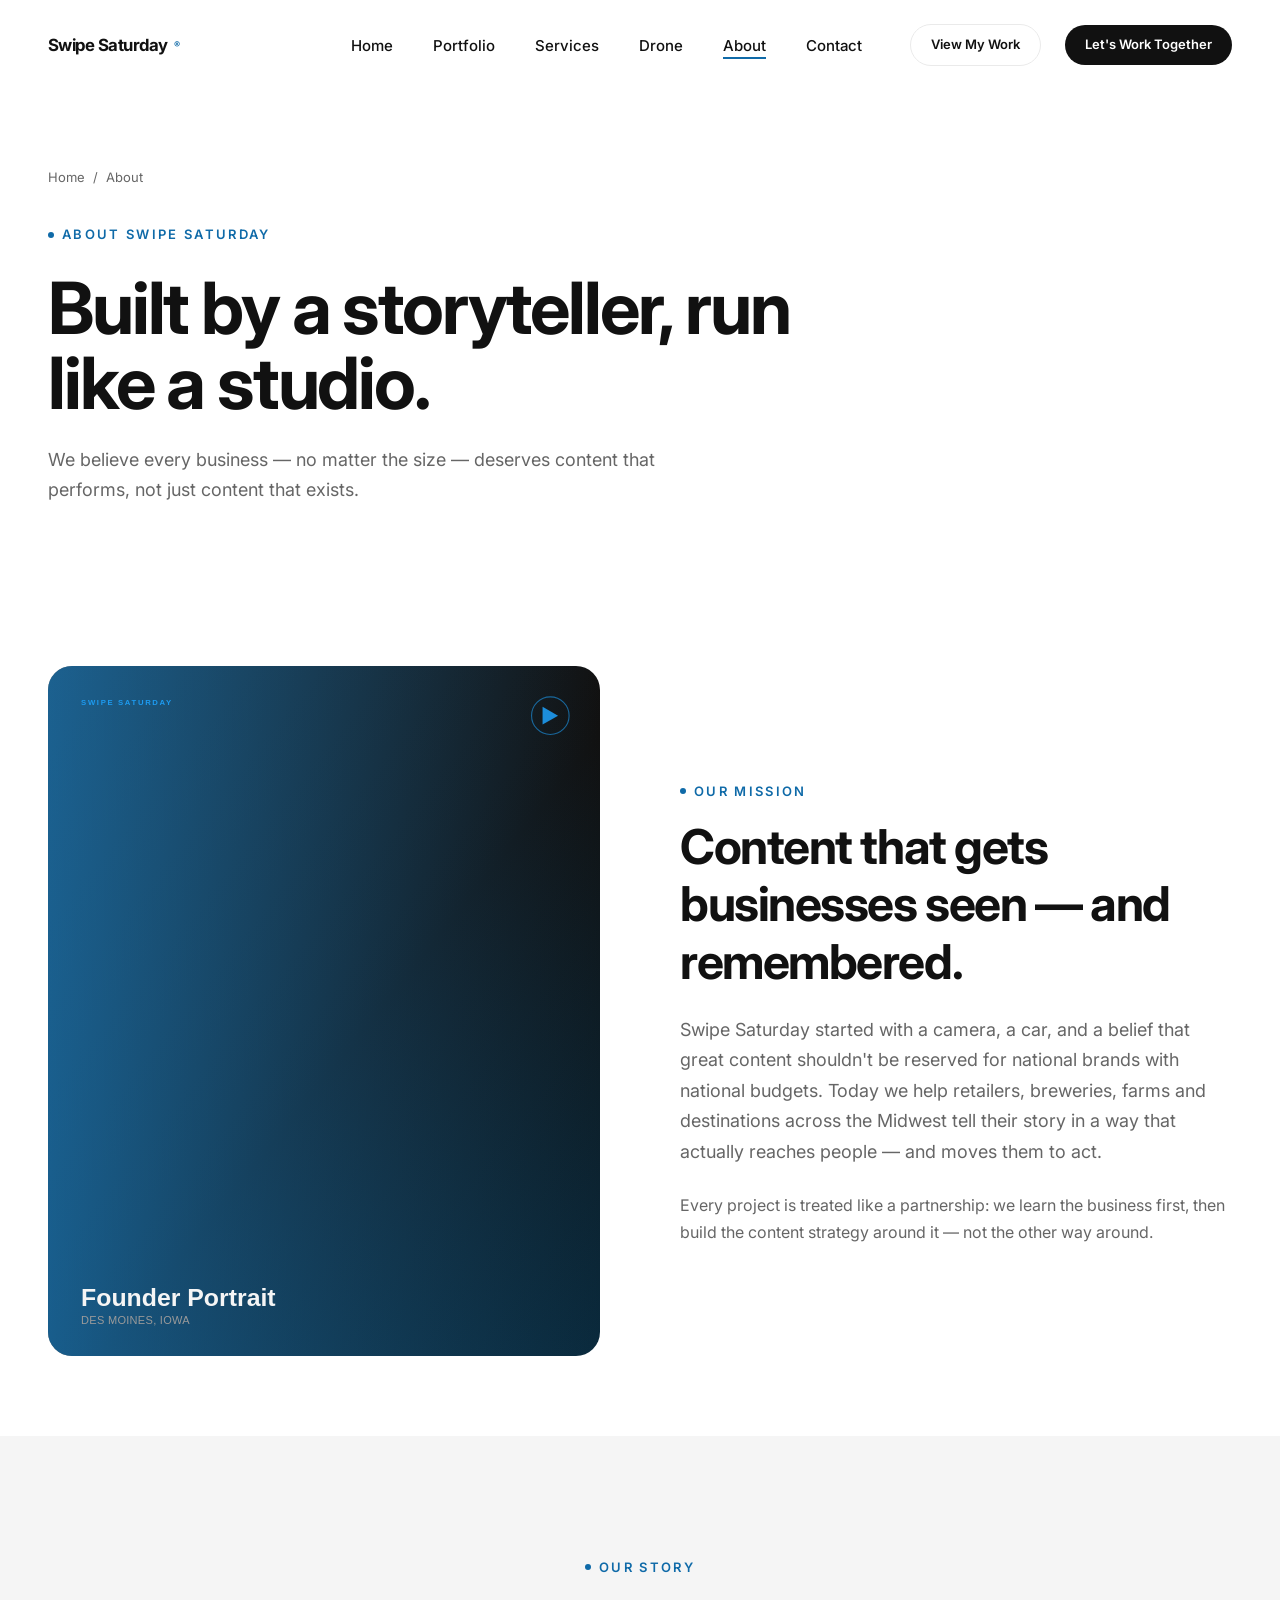
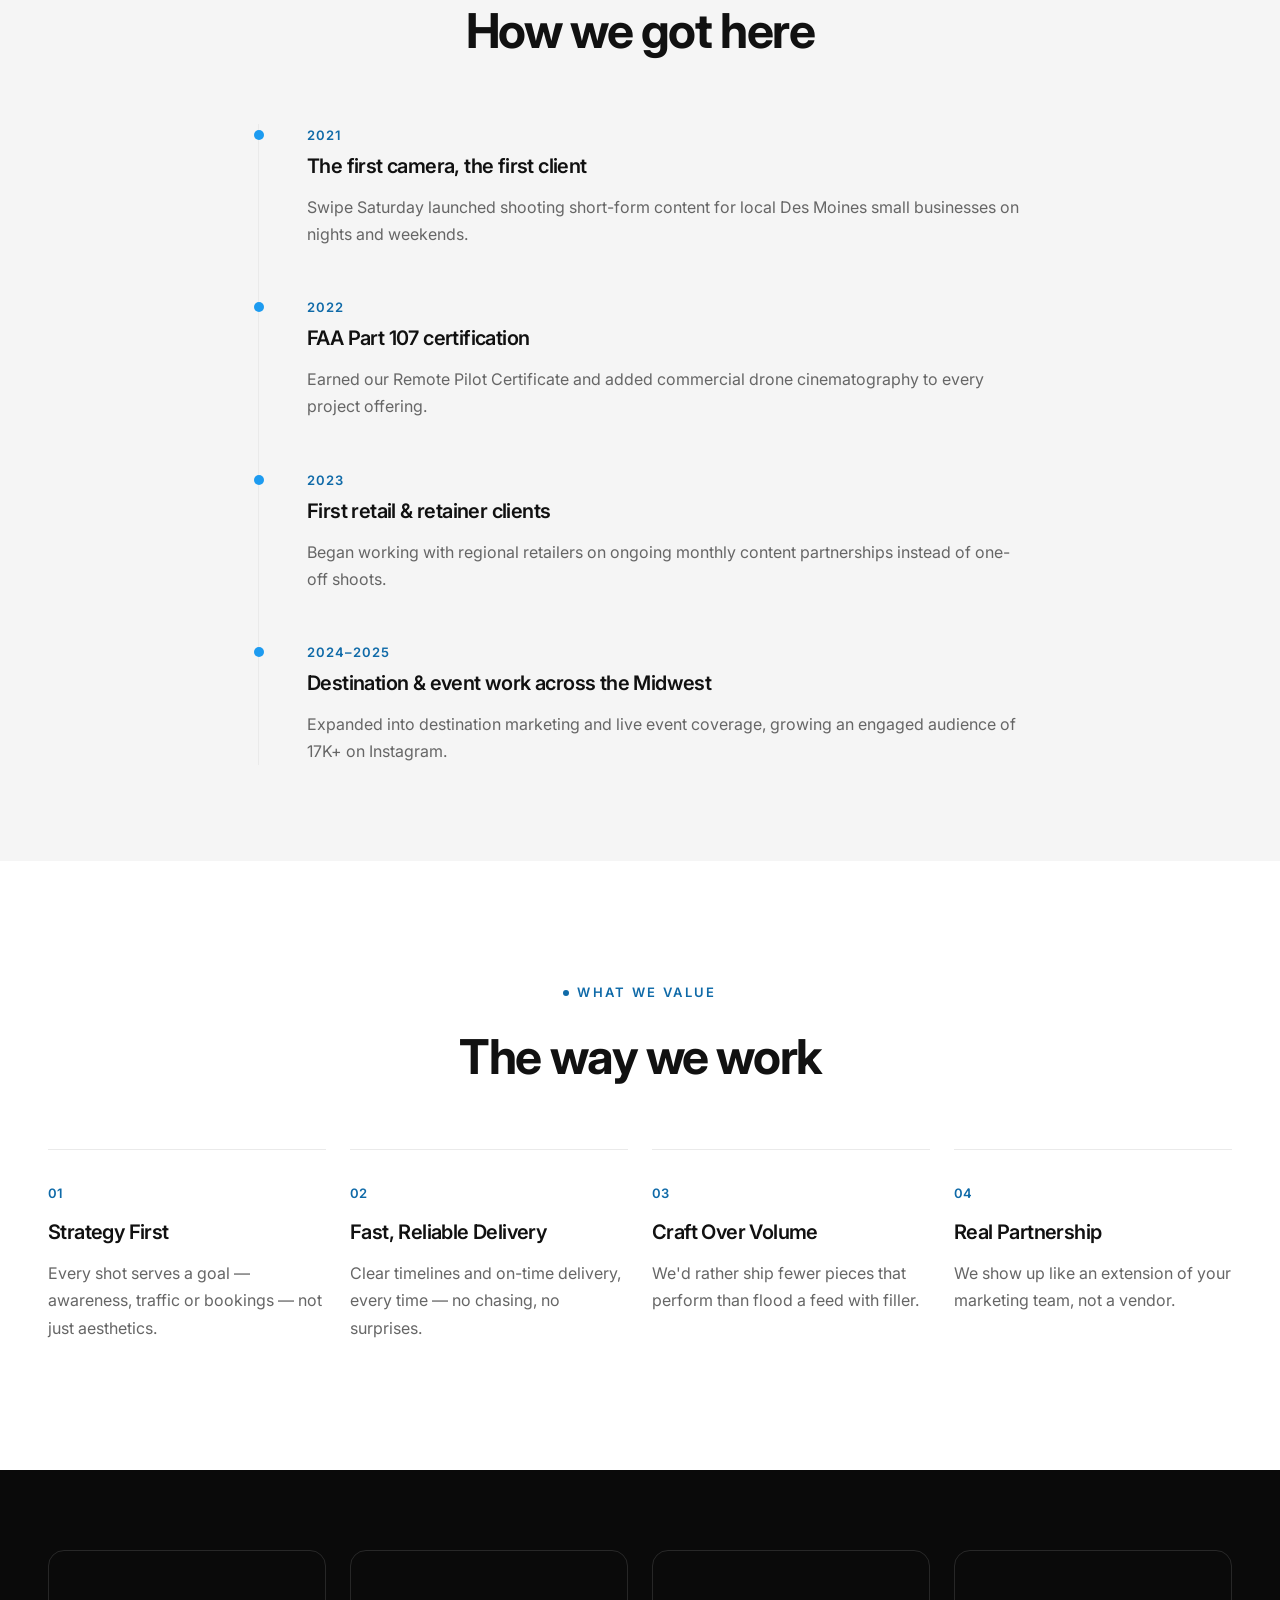
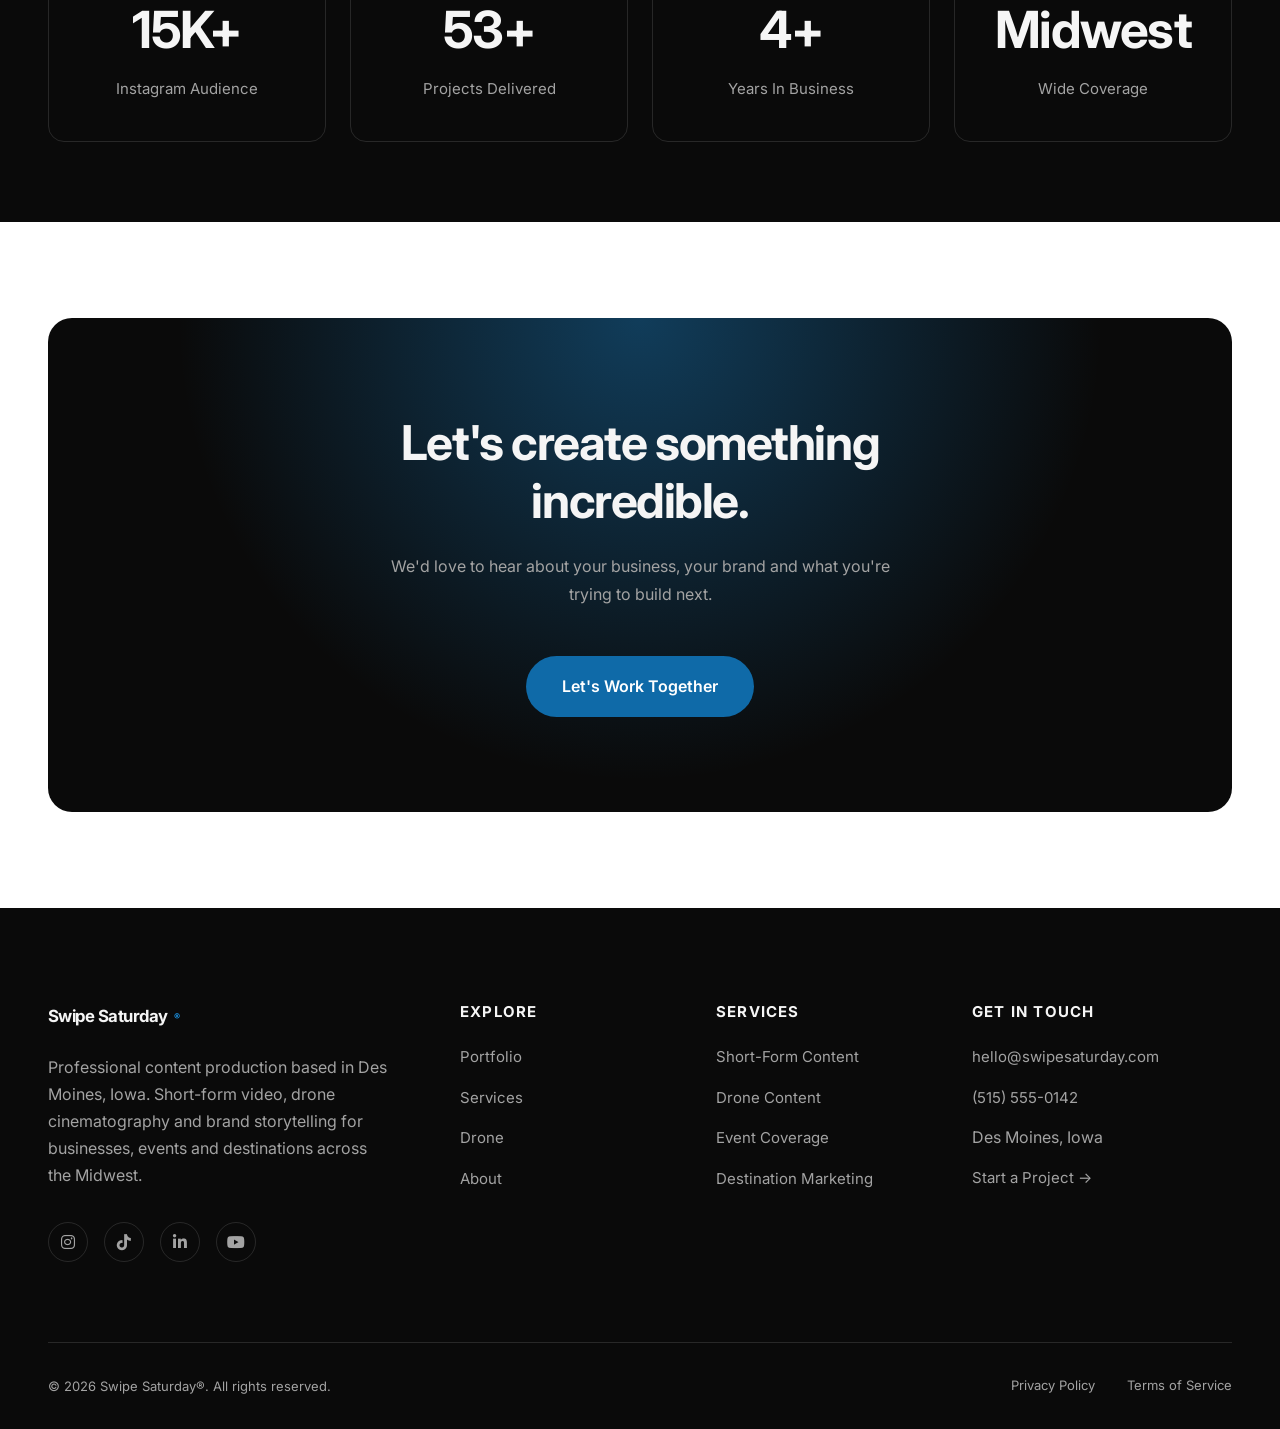
==== about.html @ 834dff58 "Initial commit: Swipe Saturday marketing site Cinematic, video-first content production site built w" ====
<!DOCTYPE html>
<html lang="en" class="no-js">
<head>
  <meta charset="UTF-8" />
  <script>document.documentElement.classList.replace("no-js", "js");</script>
  <meta name="viewport" content="width=device-width, initial-scale=1.0" />
  <title>About — Swipe Saturday® Content Production, Des Moines</title>
  <meta name="description" content="Swipe Saturday is a Des Moines, Iowa content production studio helping businesses, events and destinations across the Midwest get seen through video." />
  <meta name="robots" content="index, follow" />
  <link rel="canonical" href="https://www.swipesaturday.com/about.html" />

  <meta property="og:type" content="website" />
  <meta property="og:site_name" content="Swipe Saturday®" />
  <meta property="og:title" content="About — Swipe Saturday®" />
  <meta property="og:description" content="A Des Moines, Iowa content production studio helping businesses, events and destinations across the Midwest get seen through video." />
  <meta property="og:image" content="https://www.swipesaturday.com/assets/images/about-hero-poster.svg" />
  <meta property="og:url" content="https://www.swipesaturday.com/about.html" />

  <meta name="twitter:card" content="summary_large_image" />
  <meta name="twitter:title" content="About — Swipe Saturday®" />
  <meta name="twitter:description" content="A Des Moines, Iowa content production studio helping businesses, events and destinations across the Midwest get seen through video." />
  <meta name="twitter:image" content="https://www.swipesaturday.com/assets/images/about-hero-poster.svg" />

  <link rel="icon" href="assets/icons/favicon.svg" type="image/svg+xml" />
  <link rel="apple-touch-icon" href="assets/icons/favicon.svg" />

  <link rel="preconnect" href="https://fonts.googleapis.com" />
  <link rel="preconnect" href="https://fonts.gstatic.com" crossorigin />
  <link rel="preconnect" href="https://cdnjs.cloudflare.com" crossorigin />
  <link rel="preconnect" href="https://cdn.jsdelivr.net" crossorigin />

  <link href="https://fonts.googleapis.com/css2?family=Inter:wght@400;500;600;700;800&display=swap" rel="stylesheet" />
  <link rel="stylesheet" href="https://cdnjs.cloudflare.com/ajax/libs/font-awesome/6.5.2/css/all.min.css" referrerpolicy="no-referrer" />
  <link rel="stylesheet" href="https://cdn.jsdelivr.net/npm/swiper@11/swiper-bundle.min.css" />
  <link rel="stylesheet" href="css/style.css" />

  <script type="application/ld+json">
  {
    "@context": "https://schema.org",
    "@type": "AboutPage",
    "mainEntity": {
      "@type": "ProfessionalService",
      "name": "Swipe Saturday",
      "foundingLocation": "Des Moines, IA",
      "description": "Professional content production company specializing in short-form social content, drone videography, brand storytelling and event coverage."
    }
  }
  </script>
</head>
<body data-page="about">
  <a href="#main" class="skip-link">Skip to content</a>

  <div data-include="header"></div>

  <main id="main">
    <section class="page-hero">
      <div class="container">
        <nav class="breadcrumb" aria-label="Breadcrumb">
          <a href="index.html">Home</a>
          <span aria-hidden="true">/</span>
          <span aria-current="page">About</span>
        </nav>
        <p class="eyebrow">About Swipe Saturday</p>
        <h1 class="h1">Built by a storyteller, run like a studio.</h1>
        <p class="text-lead" style="margin-top: var(--space-3); max-width: 60ch;">
          We believe every business — no matter the size — deserves content
          that performs, not just content that exists.
        </p>
      </div>
    </section>

    <section class="section section--tight">
      <div class="container">
        <div class="split">
          <div class="relative overflow-hidden aspect-portrait" style="border-radius: var(--radius-lg);" data-reveal-scale>
            <img
              data-lazy
              data-src="assets/images/about/portrait.svg"
              alt="Founder of Swipe Saturday on location in Des Moines, Iowa"
              width="1000"
              height="1250"
              loading="lazy"
              style="width:100%; height:100%; object-fit:cover;"
            />
          </div>
          <div>
            <p class="eyebrow">Our Mission</p>
            <h2 class="h2" style="margin-top: var(--space-2);">Content that gets businesses seen — and remembered.</h2>
            <p class="text-lead" style="margin-top: var(--space-3);">
              Swipe Saturday started with a camera, a car, and a belief that
              great content shouldn't be reserved for national brands with
              national budgets. Today we help retailers, breweries, farms and
              destinations across the Midwest tell their story in a way that
              actually reaches people — and moves them to act.
            </p>
            <p style="margin-top: var(--space-3);">
              Every project is treated like a partnership: we learn the
              business first, then build the content strategy around it —
              not the other way around.
            </p>
          </div>
        </div>
      </div>
    </section>

    <section class="section section--alt">
      <div class="container container--narrow">
        <div class="section-header section-header--center">
          <p class="eyebrow">Our Story</p>
          <h2 class="h2">How we got here</h2>
        </div>
        <div class="timeline">
          <div class="timeline-item" data-reveal>
            <p class="timeline-year">2021</p>
            <h3 class="h4">The first camera, the first client</h3>
            <p style="margin-top: var(--space-2);">Swipe Saturday launched shooting short-form content for local Des Moines small businesses on nights and weekends.</p>
          </div>
          <div class="timeline-item" data-reveal>
            <p class="timeline-year">2022</p>
            <h3 class="h4">FAA Part 107 certification</h3>
            <p style="margin-top: var(--space-2);">Earned our Remote Pilot Certificate and added commercial drone cinematography to every project offering.</p>
          </div>
          <div class="timeline-item" data-reveal>
            <p class="timeline-year">2023</p>
            <h3 class="h4">First retail &amp; retainer clients</h3>
            <p style="margin-top: var(--space-2);">Began working with regional retailers on ongoing monthly content partnerships instead of one-off shoots.</p>
          </div>
          <div class="timeline-item" data-reveal>
            <p class="timeline-year">2024–2025</p>
            <h3 class="h4">Destination &amp; event work across the Midwest</h3>
            <p style="margin-top: var(--space-2);">Expanded into destination marketing and live event coverage, growing an engaged audience of 17K+ on Instagram.</p>
          </div>
        </div>
      </div>
    </section>

    <section class="section">
      <div class="container">
        <div class="section-header section-header--center">
          <p class="eyebrow">What We Value</p>
          <h2 class="h2">The way we work</h2>
        </div>
        <div class="grid-4">
          <div class="value-card" data-reveal>
            <p class="value-card-index">01</p>
            <h3 class="h4" style="margin-top: var(--space-2);">Strategy First</h3>
            <p style="margin-top: var(--space-2);">Every shot serves a goal — awareness, traffic or bookings — not just aesthetics.</p>
          </div>
          <div class="value-card" data-reveal>
            <p class="value-card-index">02</p>
            <h3 class="h4" style="margin-top: var(--space-2);">Fast, Reliable Delivery</h3>
            <p style="margin-top: var(--space-2);">Clear timelines and on-time delivery, every time — no chasing, no surprises.</p>
          </div>
          <div class="value-card" data-reveal>
            <p class="value-card-index">03</p>
            <h3 class="h4" style="margin-top: var(--space-2);">Craft Over Volume</h3>
            <p style="margin-top: var(--space-2);">We'd rather ship fewer pieces that perform than flood a feed with filler.</p>
          </div>
          <div class="value-card" data-reveal>
            <p class="value-card-index">04</p>
            <h3 class="h4" style="margin-top: var(--space-2);">Real Partnership</h3>
            <p style="margin-top: var(--space-2);">We show up like an extension of your marketing team, not a vendor.</p>
          </div>
        </div>
      </div>
    </section>

    <section class="section section--dark section--tight">
      <div class="container">
        <div class="stats-grid">
          <div class="stat" data-reveal>
            <div class="stat-number"><span data-count-to="17" data-suffix="K+">0K+</span></div>
            <p class="stat-label">Instagram Audience</p>
          </div>
          <div class="stat" data-reveal>
            <div class="stat-number"><span data-count-to="60" data-suffix="+">0+</span></div>
            <p class="stat-label">Projects Delivered</p>
          </div>
          <div class="stat" data-reveal>
            <div class="stat-number"><span data-count-to="5" data-suffix="+">0+</span></div>
            <p class="stat-label">Years In Business</p>
          </div>
          <div class="stat" data-reveal>
            <div class="stat-number">Midwest</div>
            <p class="stat-label">Wide Coverage</p>
          </div>
        </div>
      </div>
    </section>

    <section class="section">
      <div class="container">
        <div class="cta-band" data-reveal-scale>
          <h2 class="h2">Let's create something incredible.</h2>
          <p>We'd love to hear about your business, your brand and what you're trying to build next.</p>
          <div class="cta-band-actions">
            <span data-magnetic>
              <a href="contact.html" class="btn btn-accent btn-lg">Let's Work Together</a>
            </span>
          </div>
        </div>
      </div>
    </section>
  </main>

  <div data-include="footer"></div>

  <script src="https://cdnjs.cloudflare.com/ajax/libs/gsap/3.12.5/gsap.min.js"></script>
  <script src="https://cdnjs.cloudflare.com/ajax/libs/gsap/3.12.5/ScrollTrigger.min.js"></script>
  <script src="https://unpkg.com/lenis@1.1.14/dist/lenis.min.js"></script>
  <script src="https://cdn.jsdelivr.net/npm/swiper@11/swiper-bundle.min.js"></script>
  <script type="module" src="js/main.js"></script>
</body>
</html>
---- css/style.css ----
/* ==========================================================================
   Swipe Saturday — Stylesheet entry point
   Import order matters: tokens → reset → type → layout → components →
   animation states → responsive overrides (last, so it always wins).
   ========================================================================== */

@import url("variables.css");
@import url("reset.css");
@import url("typography.css");
@import url("layout.css");
@import url("components.css");
@import url("animations.css");
@import url("responsive.css");
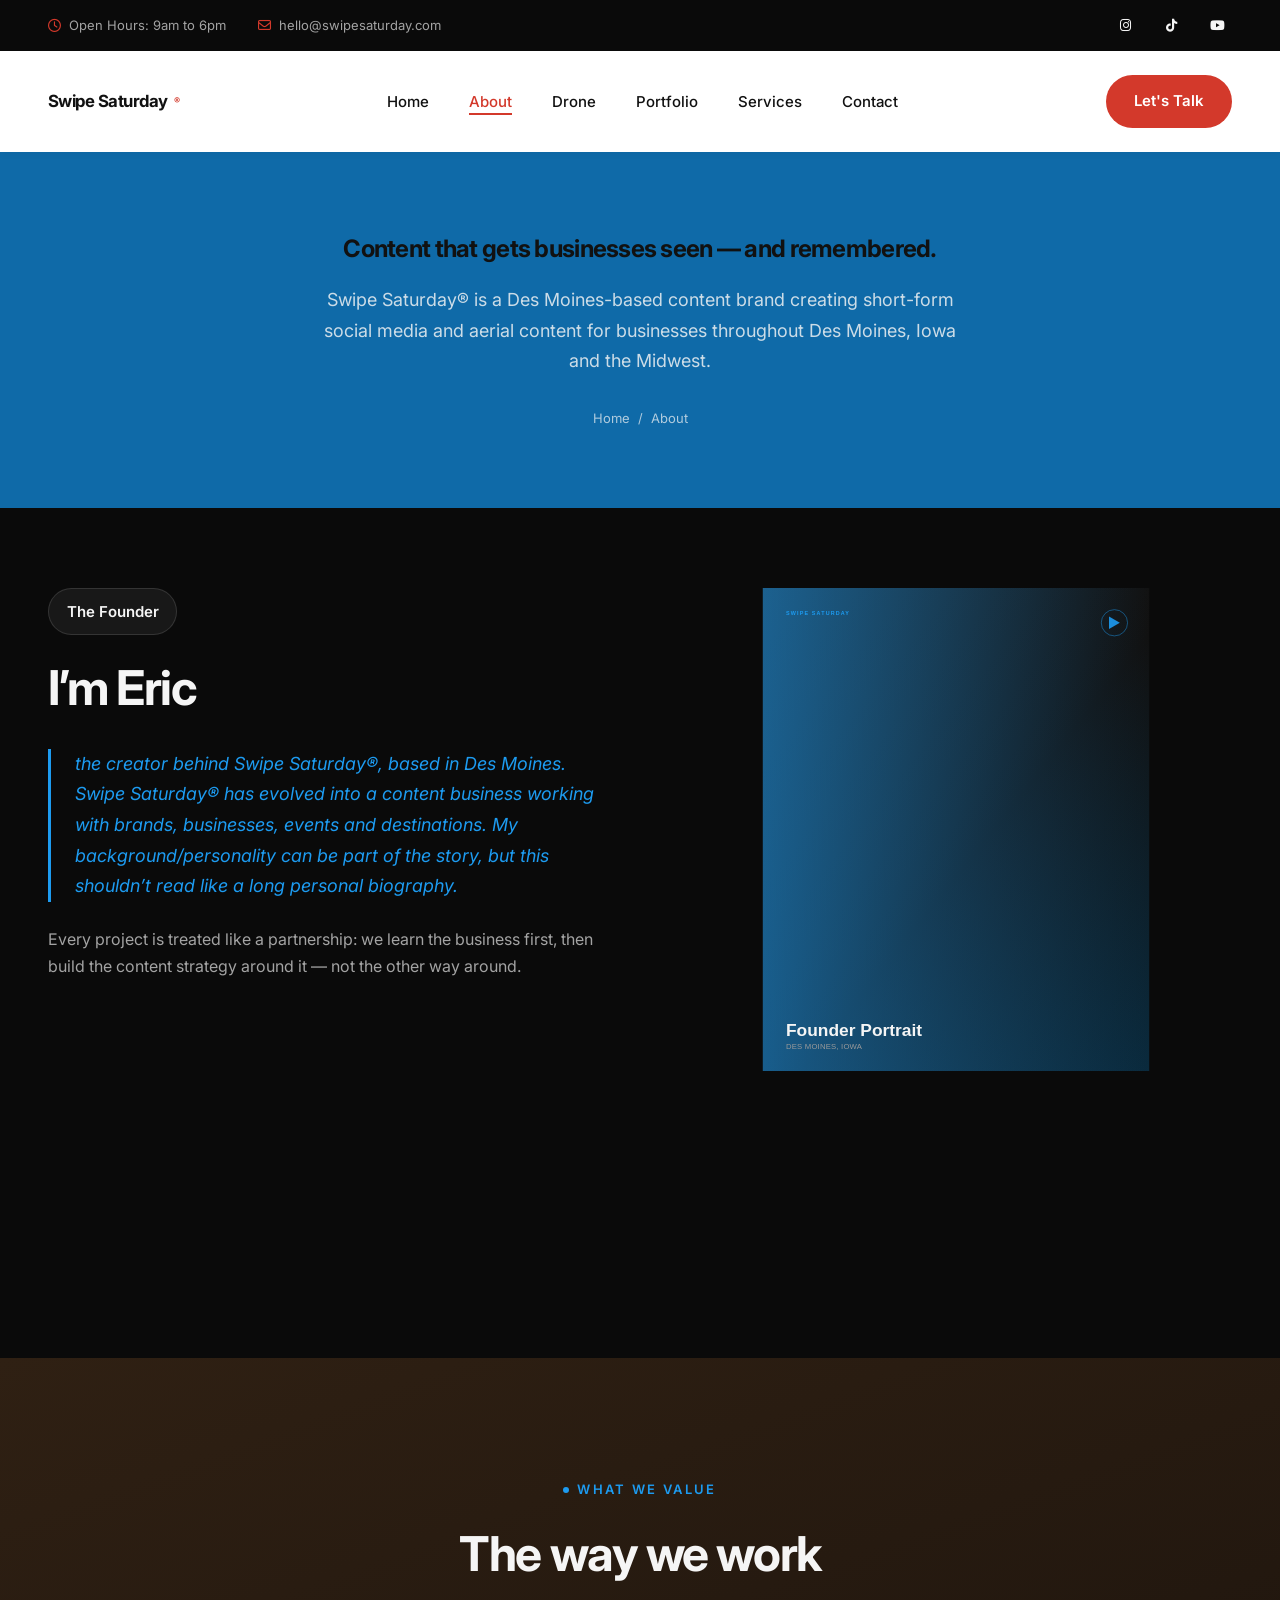
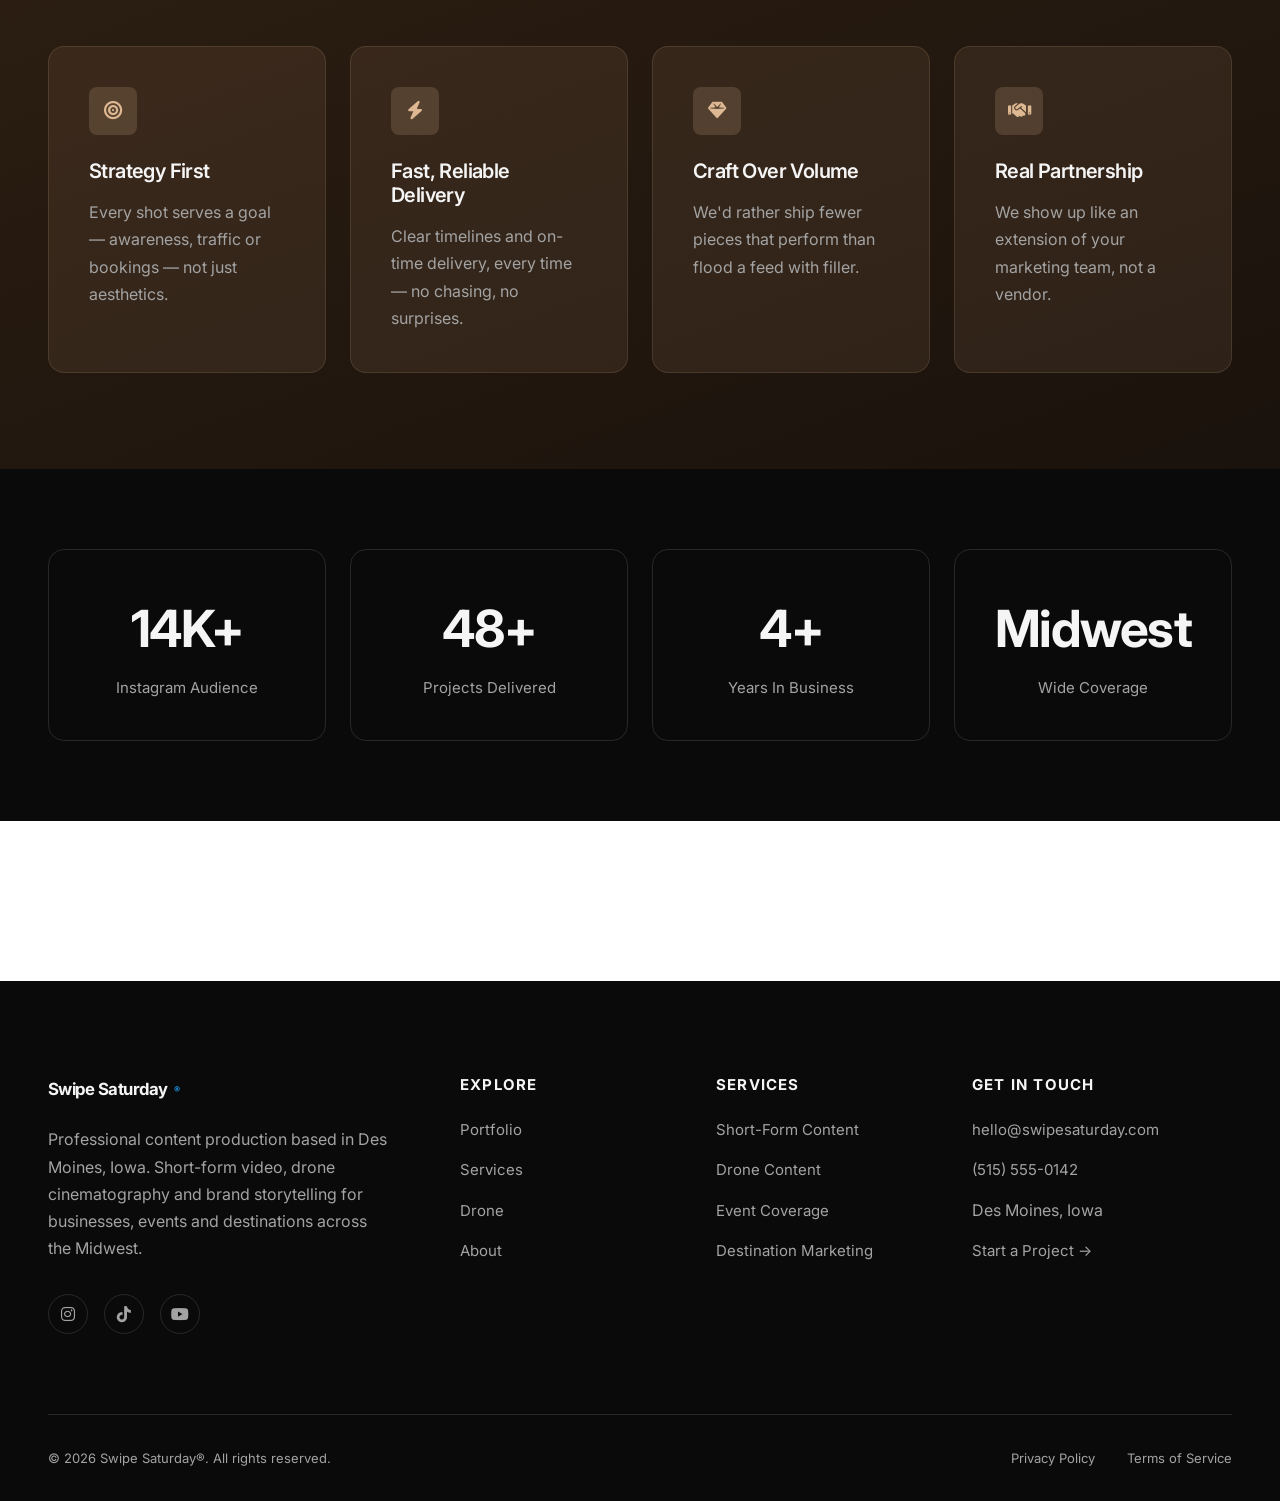
==== commit f001ca56: "updates" ====
--- a/about.html
+++ b/about.html
@@ -1,214 +1,317 @@
-<!DOCTYPE html>
+<!doctype html>
 <html lang="en" class="no-js">
-<head>
-  <meta charset="UTF-8" />
-  <script>document.documentElement.classList.replace("no-js", "js");</script>
-  <meta name="viewport" content="width=device-width, initial-scale=1.0" />
-  <title>About — Swipe Saturday® Content Production, Des Moines</title>
-  <meta name="description" content="Swipe Saturday is a Des Moines, Iowa content production studio helping businesses, events and destinations across the Midwest get seen through video." />
-  <meta name="robots" content="index, follow" />
-  <link rel="canonical" href="https://www.swipesaturday.com/about.html" />
-
-  <meta property="og:type" content="website" />
-  <meta property="og:site_name" content="Swipe Saturday®" />
-  <meta property="og:title" content="About — Swipe Saturday®" />
-  <meta property="og:description" content="A Des Moines, Iowa content production studio helping businesses, events and destinations across the Midwest get seen through video." />
-  <meta property="og:image" content="https://www.swipesaturday.com/assets/images/about-hero-poster.svg" />
-  <meta property="og:url" content="https://www.swipesaturday.com/about.html" />
-
-  <meta name="twitter:card" content="summary_large_image" />
-  <meta name="twitter:title" content="About — Swipe Saturday®" />
-  <meta name="twitter:description" content="A Des Moines, Iowa content production studio helping businesses, events and destinations across the Midwest get seen through video." />
-  <meta name="twitter:image" content="https://www.swipesaturday.com/assets/images/about-hero-poster.svg" />
-
-  <link rel="icon" href="assets/icons/favicon.svg" type="image/svg+xml" />
-  <link rel="apple-touch-icon" href="assets/icons/favicon.svg" />
-
-  <link rel="preconnect" href="https://fonts.googleapis.com" />
-  <link rel="preconnect" href="https://fonts.gstatic.com" crossorigin />
-  <link rel="preconnect" href="https://cdnjs.cloudflare.com" crossorigin />
-  <link rel="preconnect" href="https://cdn.jsdelivr.net" crossorigin />
-
-  <link href="https://fonts.googleapis.com/css2?family=Inter:wght@400;500;600;700;800&display=swap" rel="stylesheet" />
-  <link rel="stylesheet" href="https://cdnjs.cloudflare.com/ajax/libs/font-awesome/6.5.2/css/all.min.css" referrerpolicy="no-referrer" />
-  <link rel="stylesheet" href="https://cdn.jsdelivr.net/npm/swiper@11/swiper-bundle.min.css" />
-  <link rel="stylesheet" href="css/style.css" />
-
-  <script type="application/ld+json">
-  {
-    "@context": "https://schema.org",
-    "@type": "AboutPage",
-    "mainEntity": {
-      "@type": "ProfessionalService",
-      "name": "Swipe Saturday",
-      "foundingLocation": "Des Moines, IA",
-      "description": "Professional content production company specializing in short-form social content, drone videography, brand storytelling and event coverage."
-    }
-  }
-  </script>
-</head>
-<body data-page="about">
-  <a href="#main" class="skip-link">Skip to content</a>
-
-  <div data-include="header"></div>
-
-  <main id="main">
-    <section class="page-hero">
+  <head>
+    <meta charset="UTF-8" />
+    <script>
+      document.documentElement.classList.replace("no-js", "js");
+    </script>
+    <meta name="viewport" content="width=device-width, initial-scale=1.0" />
+    <title>About — Swipe Saturday® Content Production, Des Moines</title>
+    <meta
+      name="description"
+      content="Swipe Saturday is a Des Moines, Iowa content production studio helping businesses, events and destinations across the Midwest get seen through video."
+    />
+    <meta name="robots" content="index, follow" />
+    <link rel="canonical" href="https://www.swipesaturday.com/about.html" />
+
+    <meta property="og:type" content="website" />
+    <meta property="og:site_name" content="Swipe Saturday®" />
+    <meta property="og:title" content="About — Swipe Saturday®" />
+    <meta
+      property="og:description"
+      content="A Des Moines, Iowa content production studio helping businesses, events and destinations across the Midwest get seen through video."
+    />
+    <meta
+      property="og:image"
+      content="https://www.swipesaturday.com/assets/images/about-hero-poster.svg"
+    />
+    <meta
+      property="og:url"
+      content="https://www.swipesaturday.com/about.html"
+    />
+
+    <meta name="twitter:card" content="summary_large_image" />
+    <meta name="twitter:title" content="About — Swipe Saturday®" />
+    <meta
+      name="twitter:description"
+      content="A Des Moines, Iowa content production studio helping businesses, events and destinations across the Midwest get seen through video."
+    />
+    <meta
+      name="twitter:image"
+      content="https://www.swipesaturday.com/assets/images/about-hero-poster.svg"
+    />
+
+    <link rel="icon" href="assets/icons/favicon.svg" type="image/svg+xml" />
+    <link rel="apple-touch-icon" href="assets/icons/favicon.svg" />
+
+    <link rel="preconnect" href="https://fonts.googleapis.com" />
+    <link rel="preconnect" href="https://fonts.gstatic.com" crossorigin />
+    <link rel="preconnect" href="https://cdnjs.cloudflare.com" crossorigin />
+    <link rel="preconnect" href="https://cdn.jsdelivr.net" crossorigin />
+
+    <link
+      href="https://fonts.googleapis.com/css2?family=Inter:wght@400;500;600;700;800&display=swap"
+      rel="stylesheet"
+    />
+    <link
+      rel="stylesheet"
+      href="https://cdnjs.cloudflare.com/ajax/libs/font-awesome/6.5.2/css/all.min.css"
+      referrerpolicy="no-referrer"
+    />
+    <link
+      rel="stylesheet"
+      href="https://cdn.jsdelivr.net/npm/swiper@11/swiper-bundle.min.css"
+    />
+    <link rel="stylesheet" href="css/style.css" />
+
+    <script type="application/ld+json">
+      {
+        "@context": "https://schema.org",
+        "@type": "AboutPage",
+        "mainEntity": {
+          "@type": "ProfessionalService",
+          "name": "Swipe Saturday",
+          "foundingLocation": "Des Moines, IA",
+          "description": "Professional content production company specializing in short-form social content, drone videography, brand storytelling and event coverage."
+        }
+      }
+    </script>
+  </head>
+  <body data-page="about">
+    <a href="#main" class="skip-link">Skip to content</a>
+
+    <div data-include="header"></div>
+
+    <main id="main">
+      <section class="hero-band">
+        <div class="container">
+          <h2 class="" style="margin-top: var(--space-3)">
+            Content that gets businesses seen — and remembered.
+          </h2>
+          <!-- <h1 class="h1">Built by a storyteller, run like a studio.</h1> -->
+          <p
+            class="text-lead"
+            style="margin-top: var(--space-3); max-width: 60ch"
+          >
+            Swipe Saturday® is a Des Moines-based content brand creating
+            short-form social media and aerial content for businesses throughout
+            Des Moines, Iowa and the Midwest.
+          </p>
+          <nav class="breadcrumb" aria-label="Breadcrumb">
+            <a href="index.html">Home</a>
+            <span aria-hidden="true">/</span>
+            <span aria-current="page">About</span>
+          </nav>
+        </div>
+      </section>
+
+      <section class="section section--dark section--tight">
+        <div class="container">
+          <div class="split split--stretch">
+            <div>
+              <p class="badge">The Founder</p>
+              <h2 class="h2" style="margin-top: var(--space-3)">I’m Eric</h2>
+              <p class="mission-quote" style="margin-top: var(--space-4)">
+                the creator behind Swipe Saturday®, based in Des Moines. Swipe
+                Saturday® has evolved into a content business working with
+                brands, businesses, events and destinations. My
+                background/personality can be part of the story, but this
+                shouldn’t read like a long personal biography.
+              </p>
+              <p
+                style="
+                  margin-top: var(--space-3);
+                  color: var(--color-text-on-dark-secondary);
+                "
+              >
+                Every project is treated like a partnership: we learn the
+                business first, then build the content strategy around it — not
+                the other way around.
+              </p>
+            </div>
+            <div
+              class="relative overflow-hidden"
+              style="border-radius: var(--radius-lg); min-height: 320px"
+              data-reveal-scale
+            >
+              <img
+                data-lazy
+                data-src="assets/images/about/portrait.svg"
+                alt="Founder of Swipe Saturday on location in Des Moines, Iowa"
+                width="1000"
+                height="1250"
+                loading="lazy"
+                style="width: 100%; height: 70%; "
+              />
+            </div>
+          </div>
+        </div>
+      </section>
+
+      <!-- <section class="section section--dark section--story">
+        <div class="container container--narrow">
+          <div class="section-header section-header--center">
+            <p class="eyebrow">Our Story</p>
+            <h2 class="h2">How we got here</h2>
+          </div>
+          <div class="timeline">
+            <div class="timeline-item" data-reveal>
+              <p class="timeline-year">2021</p>
+              <h3 class="h4">The first camera, the first client</h3>
+              <p style="margin-top: var(--space-2)">
+                Swipe Saturday launched shooting short-form content for local
+                Des Moines small businesses on nights and weekends.
+              </p>
+            </div>
+            <div class="timeline-item" data-reveal>
+              <p class="timeline-year">2022</p>
+              <h3 class="h4">FAA Part 107 certification</h3>
+              <p style="margin-top: var(--space-2)">
+                Earned our Remote Pilot Certificate and added commercial drone
+                cinematography to every project offering.
+              </p>
+            </div>
+            <div class="timeline-item" data-reveal>
+              <p class="timeline-year">2023</p>
+              <h3 class="h4">First retail &amp; retainer clients</h3>
+              <p style="margin-top: var(--space-2)">
+                Began working with regional retailers on ongoing monthly content
+                partnerships instead of one-off shoots.
+              </p>
+            </div>
+            <div class="timeline-item" data-reveal>
+              <p class="timeline-year">2024–2025</p>
+              <h3 class="h4">
+                Destination &amp; event work across the Midwest
+              </h3>
+              <p style="margin-top: var(--space-2)">
+                Expanded into destination marketing and live event coverage,
+                growing an engaged audience of 17K+ on Instagram.
+              </p>
+            </div>
+          </div>
+        </div>
+      </section> -->
+
+      <section class="section section--dark section--values">
+        <div class="container">
+          <div class="section-header section-header--center">
+            <p class="eyebrow">What We Value</p>
+            <h2 class="h2">The way we work</h2>
+          </div>
+          <div class="grid-4">
+            <div class="value-card" data-reveal>
+              <div class="value-card-icon">
+                <i class="fa-solid fa-bullseye" aria-hidden="true"></i>
+              </div>
+              <h3 class="h4" style="margin-top: var(--space-3)">
+                Strategy First
+              </h3>
+              <p style="margin-top: var(--space-2)">
+                Every shot serves a goal — awareness, traffic or bookings — not
+                just aesthetics.
+              </p>
+            </div>
+            <div class="value-card" data-reveal>
+              <div class="value-card-icon">
+                <i class="fa-solid fa-bolt" aria-hidden="true"></i>
+              </div>
+              <h3 class="h4" style="margin-top: var(--space-3)">
+                Fast, Reliable Delivery
+              </h3>
+              <p style="margin-top: var(--space-2)">
+                Clear timelines and on-time delivery, every time — no chasing,
+                no surprises.
+              </p>
+            </div>
+            <div class="value-card" data-reveal>
+              <div class="value-card-icon">
+                <i class="fa-solid fa-gem" aria-hidden="true"></i>
+              </div>
+              <h3 class="h4" style="margin-top: var(--space-3)">
+                Craft Over Volume
+              </h3>
+              <p style="margin-top: var(--space-2)">
+                We'd rather ship fewer pieces that perform than flood a feed
+                with filler.
+              </p>
+            </div>
+            <div class="value-card" data-reveal>
+              <div class="value-card-icon">
+                <i class="fa-solid fa-handshake" aria-hidden="true"></i>
+              </div>
+              <h3 class="h4" style="margin-top: var(--space-3)">
+                Real Partnership
+              </h3>
+              <p style="margin-top: var(--space-2)">
+                We show up like an extension of your marketing team, not a
+                vendor.
+              </p>
+            </div>
+          </div>
+        </div>
+      </section>
+
+      <section class="section section--dark section--tight">
+        <div class="container">
+          <div class="stats-grid">
+            <div class="stat" data-reveal>
+              <div class="stat-number">
+                <span data-count-to="17" data-suffix="K+">0K+</span>
+              </div>
+              <p class="stat-label">Instagram Audience</p>
+            </div>
+            <div class="stat" data-reveal>
+              <div class="stat-number">
+                <span data-count-to="60" data-suffix="+">0+</span>
+              </div>
+              <p class="stat-label">Projects Delivered</p>
+            </div>
+            <div class="stat" data-reveal>
+              <div class="stat-number">
+                <span data-count-to="5" data-suffix="+">0+</span>
+              </div>
+              <p class="stat-label">Years In Business</p>
+            </div>
+            <div class="stat" data-reveal>
+              <div class="stat-number">Midwest</div>
+              <p class="stat-label">Wide Coverage</p>
+            </div>
+          </div>
+        </div>
+      </section>
+
+      <!-- <section class="section section--dark">
+        <div class="container">
+          <div class="cta-band" data-reveal-scale>
+            <h2 class="h2">Let's create something incredible.</h2>
+            <p>
+              We'd love to hear about your business, your brand and what you're
+              trying to build next.
+            </p>
+            <div class="cta-band-actions">
+              <span data-magnetic>
+                <a href="contact.html" class="btn btn-accent btn-lg"
+                  >Let's Work Together</a
+                >
+              </span>
+            </div>
+          </div>
+        </div>
+      </section> -->
+    </main>
+    <section class="section section--grey section--tight">
       <div class="container">
-        <nav class="breadcrumb" aria-label="Breadcrumb">
-          <a href="index.html">Home</a>
-          <span aria-hidden="true">/</span>
-          <span aria-current="page">About</span>
-        </nav>
-        <p class="eyebrow">About Swipe Saturday</p>
-        <h1 class="h1">Built by a storyteller, run like a studio.</h1>
-        <p class="text-lead" style="margin-top: var(--space-3); max-width: 60ch;">
-          We believe every business — no matter the size — deserves content
-          that performs, not just content that exists.
-        </p>
-      </div>
+      </section>
+     <section>
+      <div data-include="footer"></div>
     </section>
 
-    <section class="section section--tight">
-      <div class="container">
-        <div class="split">
-          <div class="relative overflow-hidden aspect-portrait" style="border-radius: var(--radius-lg);" data-reveal-scale>
-            <img
-              data-lazy
-              data-src="assets/images/about/portrait.svg"
-              alt="Founder of Swipe Saturday on location in Des Moines, Iowa"
-              width="1000"
-              height="1250"
-              loading="lazy"
-              style="width:100%; height:100%; object-fit:cover;"
-            />
-          </div>
-          <div>
-            <p class="eyebrow">Our Mission</p>
-            <h2 class="h2" style="margin-top: var(--space-2);">Content that gets businesses seen — and remembered.</h2>
-            <p class="text-lead" style="margin-top: var(--space-3);">
-              Swipe Saturday started with a camera, a car, and a belief that
-              great content shouldn't be reserved for national brands with
-              national budgets. Today we help retailers, breweries, farms and
-              destinations across the Midwest tell their story in a way that
-              actually reaches people — and moves them to act.
-            </p>
-            <p style="margin-top: var(--space-3);">
-              Every project is treated like a partnership: we learn the
-              business first, then build the content strategy around it —
-              not the other way around.
-            </p>
-          </div>
-        </div>
-      </div>
-    </section>
-
-    <section class="section section--alt">
-      <div class="container container--narrow">
-        <div class="section-header section-header--center">
-          <p class="eyebrow">Our Story</p>
-          <h2 class="h2">How we got here</h2>
-        </div>
-        <div class="timeline">
-          <div class="timeline-item" data-reveal>
-            <p class="timeline-year">2021</p>
-            <h3 class="h4">The first camera, the first client</h3>
-            <p style="margin-top: var(--space-2);">Swipe Saturday launched shooting short-form content for local Des Moines small businesses on nights and weekends.</p>
-          </div>
-          <div class="timeline-item" data-reveal>
-            <p class="timeline-year">2022</p>
-            <h3 class="h4">FAA Part 107 certification</h3>
-            <p style="margin-top: var(--space-2);">Earned our Remote Pilot Certificate and added commercial drone cinematography to every project offering.</p>
-          </div>
-          <div class="timeline-item" data-reveal>
-            <p class="timeline-year">2023</p>
-            <h3 class="h4">First retail &amp; retainer clients</h3>
-            <p style="margin-top: var(--space-2);">Began working with regional retailers on ongoing monthly content partnerships instead of one-off shoots.</p>
-          </div>
-          <div class="timeline-item" data-reveal>
-            <p class="timeline-year">2024–2025</p>
-            <h3 class="h4">Destination &amp; event work across the Midwest</h3>
-            <p style="margin-top: var(--space-2);">Expanded into destination marketing and live event coverage, growing an engaged audience of 17K+ on Instagram.</p>
-          </div>
-        </div>
-      </div>
-    </section>
-
-    <section class="section">
-      <div class="container">
-        <div class="section-header section-header--center">
-          <p class="eyebrow">What We Value</p>
-          <h2 class="h2">The way we work</h2>
-        </div>
-        <div class="grid-4">
-          <div class="value-card" data-reveal>
-            <p class="value-card-index">01</p>
-            <h3 class="h4" style="margin-top: var(--space-2);">Strategy First</h3>
-            <p style="margin-top: var(--space-2);">Every shot serves a goal — awareness, traffic or bookings — not just aesthetics.</p>
-          </div>
-          <div class="value-card" data-reveal>
-            <p class="value-card-index">02</p>
-            <h3 class="h4" style="margin-top: var(--space-2);">Fast, Reliable Delivery</h3>
-            <p style="margin-top: var(--space-2);">Clear timelines and on-time delivery, every time — no chasing, no surprises.</p>
-          </div>
-          <div class="value-card" data-reveal>
-            <p class="value-card-index">03</p>
-            <h3 class="h4" style="margin-top: var(--space-2);">Craft Over Volume</h3>
-            <p style="margin-top: var(--space-2);">We'd rather ship fewer pieces that perform than flood a feed with filler.</p>
-          </div>
-          <div class="value-card" data-reveal>
-            <p class="value-card-index">04</p>
-            <h3 class="h4" style="margin-top: var(--space-2);">Real Partnership</h3>
-            <p style="margin-top: var(--space-2);">We show up like an extension of your marketing team, not a vendor.</p>
-          </div>
-        </div>
-      </div>
-    </section>
-
-    <section class="section section--dark section--tight">
-      <div class="container">
-        <div class="stats-grid">
-          <div class="stat" data-reveal>
-            <div class="stat-number"><span data-count-to="17" data-suffix="K+">0K+</span></div>
-            <p class="stat-label">Instagram Audience</p>
-          </div>
-          <div class="stat" data-reveal>
-            <div class="stat-number"><span data-count-to="60" data-suffix="+">0+</span></div>
-            <p class="stat-label">Projects Delivered</p>
-          </div>
-          <div class="stat" data-reveal>
-            <div class="stat-number"><span data-count-to="5" data-suffix="+">0+</span></div>
-            <p class="stat-label">Years In Business</p>
-          </div>
-          <div class="stat" data-reveal>
-            <div class="stat-number">Midwest</div>
-            <p class="stat-label">Wide Coverage</p>
-          </div>
-        </div>
-      </div>
-    </section>
-
-    <section class="section">
-      <div class="container">
-        <div class="cta-band" data-reveal-scale>
-          <h2 class="h2">Let's create something incredible.</h2>
-          <p>We'd love to hear about your business, your brand and what you're trying to build next.</p>
-          <div class="cta-band-actions">
-            <span data-magnetic>
-              <a href="contact.html" class="btn btn-accent btn-lg">Let's Work Together</a>
-            </span>
-          </div>
-        </div>
-      </div>
-    </section>
-  </main>
-
-  <div data-include="footer"></div>
-
-  <script src="https://cdnjs.cloudflare.com/ajax/libs/gsap/3.12.5/gsap.min.js"></script>
-  <script src="https://cdnjs.cloudflare.com/ajax/libs/gsap/3.12.5/ScrollTrigger.min.js"></script>
-  <script src="https://unpkg.com/lenis@1.1.14/dist/lenis.min.js"></script>
-  <script src="https://cdn.jsdelivr.net/npm/swiper@11/swiper-bundle.min.js"></script>
-  <script type="module" src="js/main.js"></script>
-</body>
+
+    <script src="https://cdnjs.cloudflare.com/ajax/libs/gsap/3.12.5/gsap.min.js"></script>
+    <script src="https://cdnjs.cloudflare.com/ajax/libs/gsap/3.12.5/ScrollTrigger.min.js"></script>
+    <script src="https://unpkg.com/lenis@1.1.14/dist/lenis.min.js"></script>
+    <script src="https://cdn.jsdelivr.net/npm/swiper@11/swiper-bundle.min.js"></script>
+    <script type="module" src="js/main.js"></script>
+  </body>
 </html>
